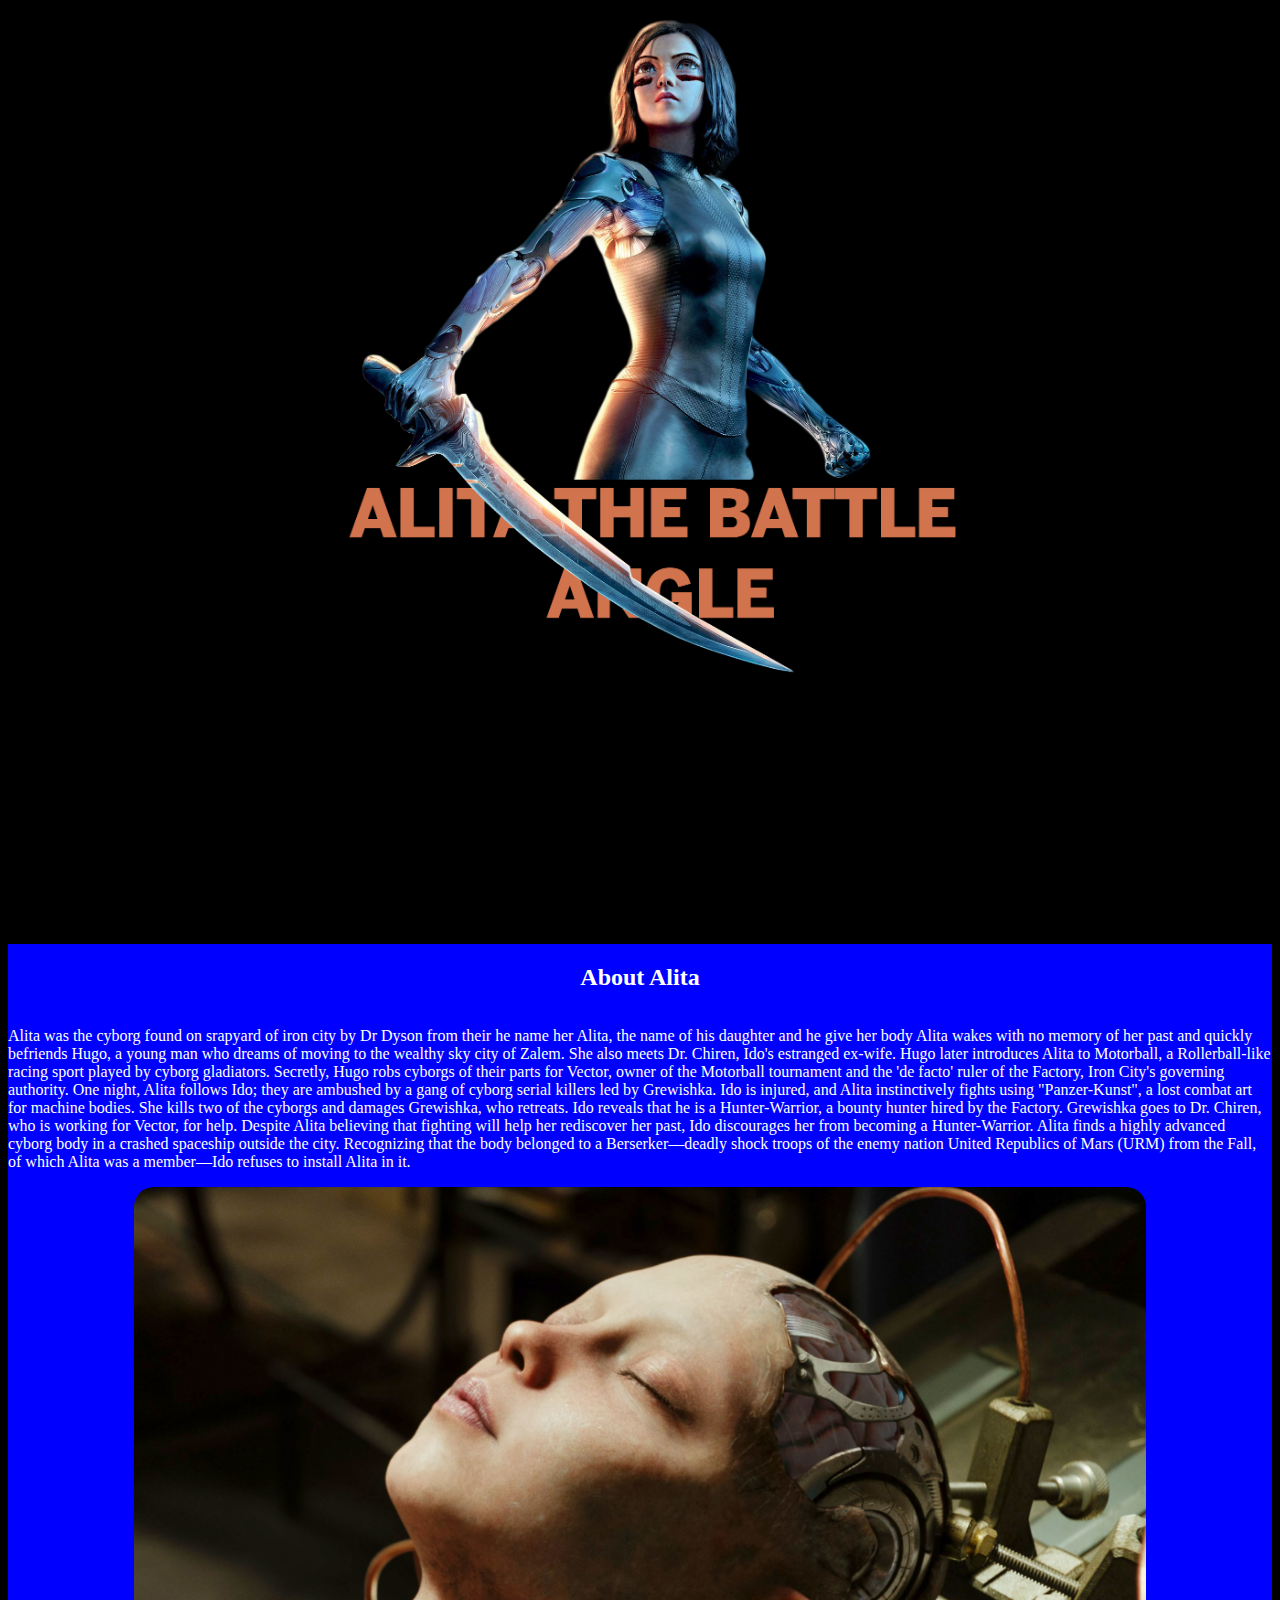
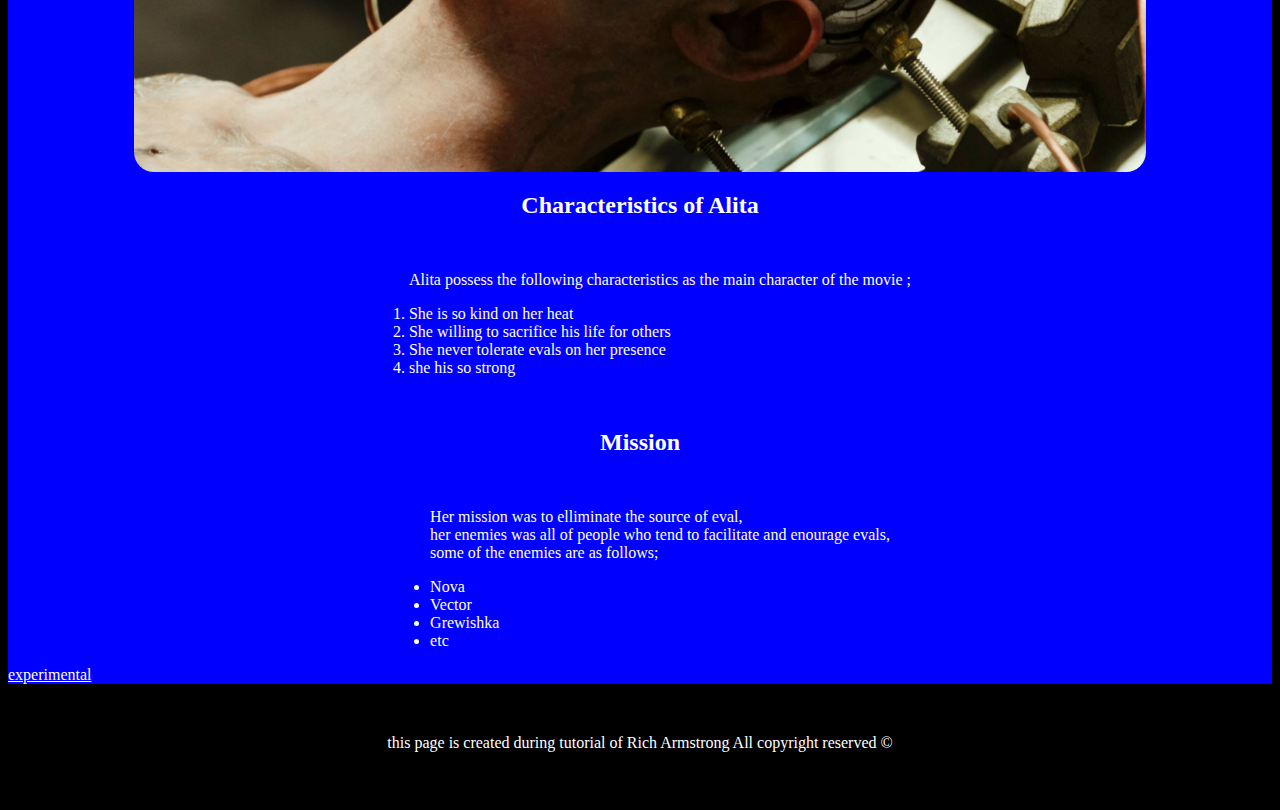
==== index.html @ c7406cc4 "add aditional files" ====
<!DOCTYPE html>
<!DOCTYPE html>
<html>
<head>
	<meta charset="utf-8">
	<meta name="viewport" content="width=device-width, initial-scale=1">
	<title>Alita battle angel</title>
	<link rel="stylesheet" href="style.css">
</head>
<body>
	<header>
		<img id="alita-profile-image" src="image/alita-full.png">
	</header>
	<main>
		<section id="about-alita">
			<h2>About Alita</h2>
			<p>Alita was the cyborg found on srapyard of iron city by Dr Dyson
			from their he name her Alita, the name of his daughter and 
			he give her body Alita wakes with no memory of her past and quickly
			befriends Hugo, a young man who dreams of moving to the wealthy 
			sky city of Zalem. She also meets Dr. Chiren, Ido's estranged ex-wife. 
			Hugo later introduces Alita to Motorball, a Rollerball-like racing sport 
			played by cyborg gladiators. Secretly, Hugo robs cyborgs of their parts for Vector,
			owner of the Motorball tournament and the 'de facto' ruler of the Factory, Iron City's 
			governing authority.

			One night, Alita follows Ido; they are ambushed by a gang of cyborg serial killers led by Grewishka. 
			Ido is injured, and Alita instinctively fights using "Panzer-Kunst", a lost combat art for machine bodies.
			She kills two of the cyborgs and damages Grewishka, who retreats. Ido reveals that he is a Hunter-Warrior,
			a bounty hunter hired by the Factory. Grewishka goes to Dr. Chiren, who is working for Vector, for help.
			Despite Alita believing that fighting will help her rediscover her past, 
			Ido discourages her from becoming a Hunter-Warrior. Alita finds a highly advanced cyborg body 
			in a crashed spaceship outside the city. Recognizing that the body belonged to a Berserker—deadly shock 
			troops of the enemy nation United Republics of Mars (URM) from the Fall, of which Alita was a member—Ido 
			refuses to install Alita in it. </p>
			<img id="Alita-at-begining" src="image/alita-brain.png">

		</section>
		<setion id="characteristics">
			<h2>Characteristics of Alita</h2>
			<ol><p>
				Alita possess the following characteristics as the main character of the movie
				;
				<li>She is so kind on her heat</li>
				<li>She willing to sacrifice his life for others</li>
				<li>She never tolerate evals on her presence</li>
				<li>she his so strong</li>

			</p>
			</ol>
		</setion>
		<section id="mission">
			<h2>Mission</h2>
			
			<ul>
				<p>Her mission was to elliminate the source of eval,<br> her enemies was all of
					people who tend to facilitate and enourage evals,<br> some of the enemies are as follows;
				</p>
				<li>Nova</li>
				<li>Vector</li>
				<li>Grewishka</li>
				<li>etc</li>
			</ul>
		</section>
		<a href="EXPERIMENTAL.html">experimental</a>

	</main>
	<footer>
		this page is created during tutorial of Rich Armstrong All copyright reserved &copy;
	</footer>
</body>
</html>
---- style.css ----
body{
    background-color: black;
}
*{
    color:white;
}
#alita-profile-image{
    width: 50%;
    height: 50%;
}
header, #about-alita , #characteristics, #mission{
    display: flex;
    flex-direction: column;
    align-items: center;
}
main{
    background-color: BLUE;
}
section #about-alita{
    color:black;
    background-color: white;
}
#Alita-at-begining{
    width: 80%;
    height:50%;
    border-radius:20px;
}
footer{
    display: flex;
    flex-direction: column;
    align-items: center;
    padding:50px;
    height:30px;
    height: 20%;
}
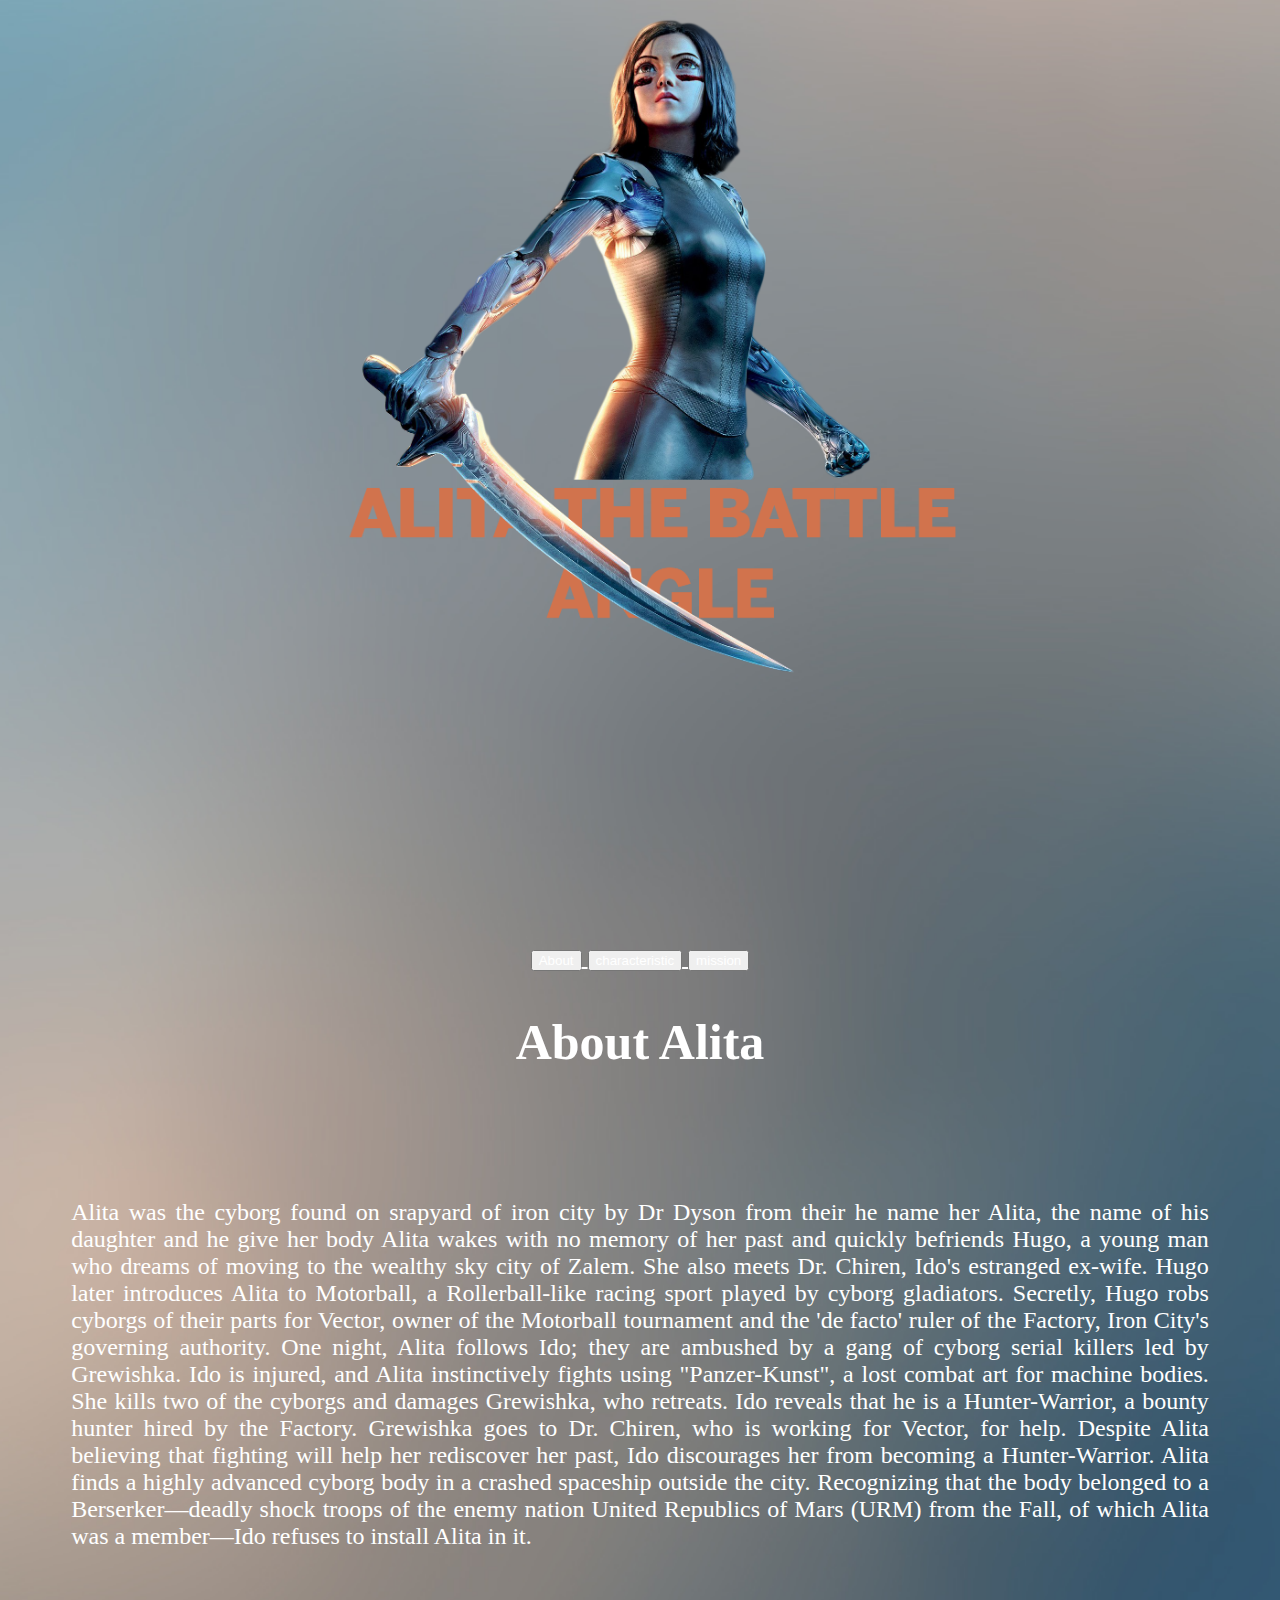
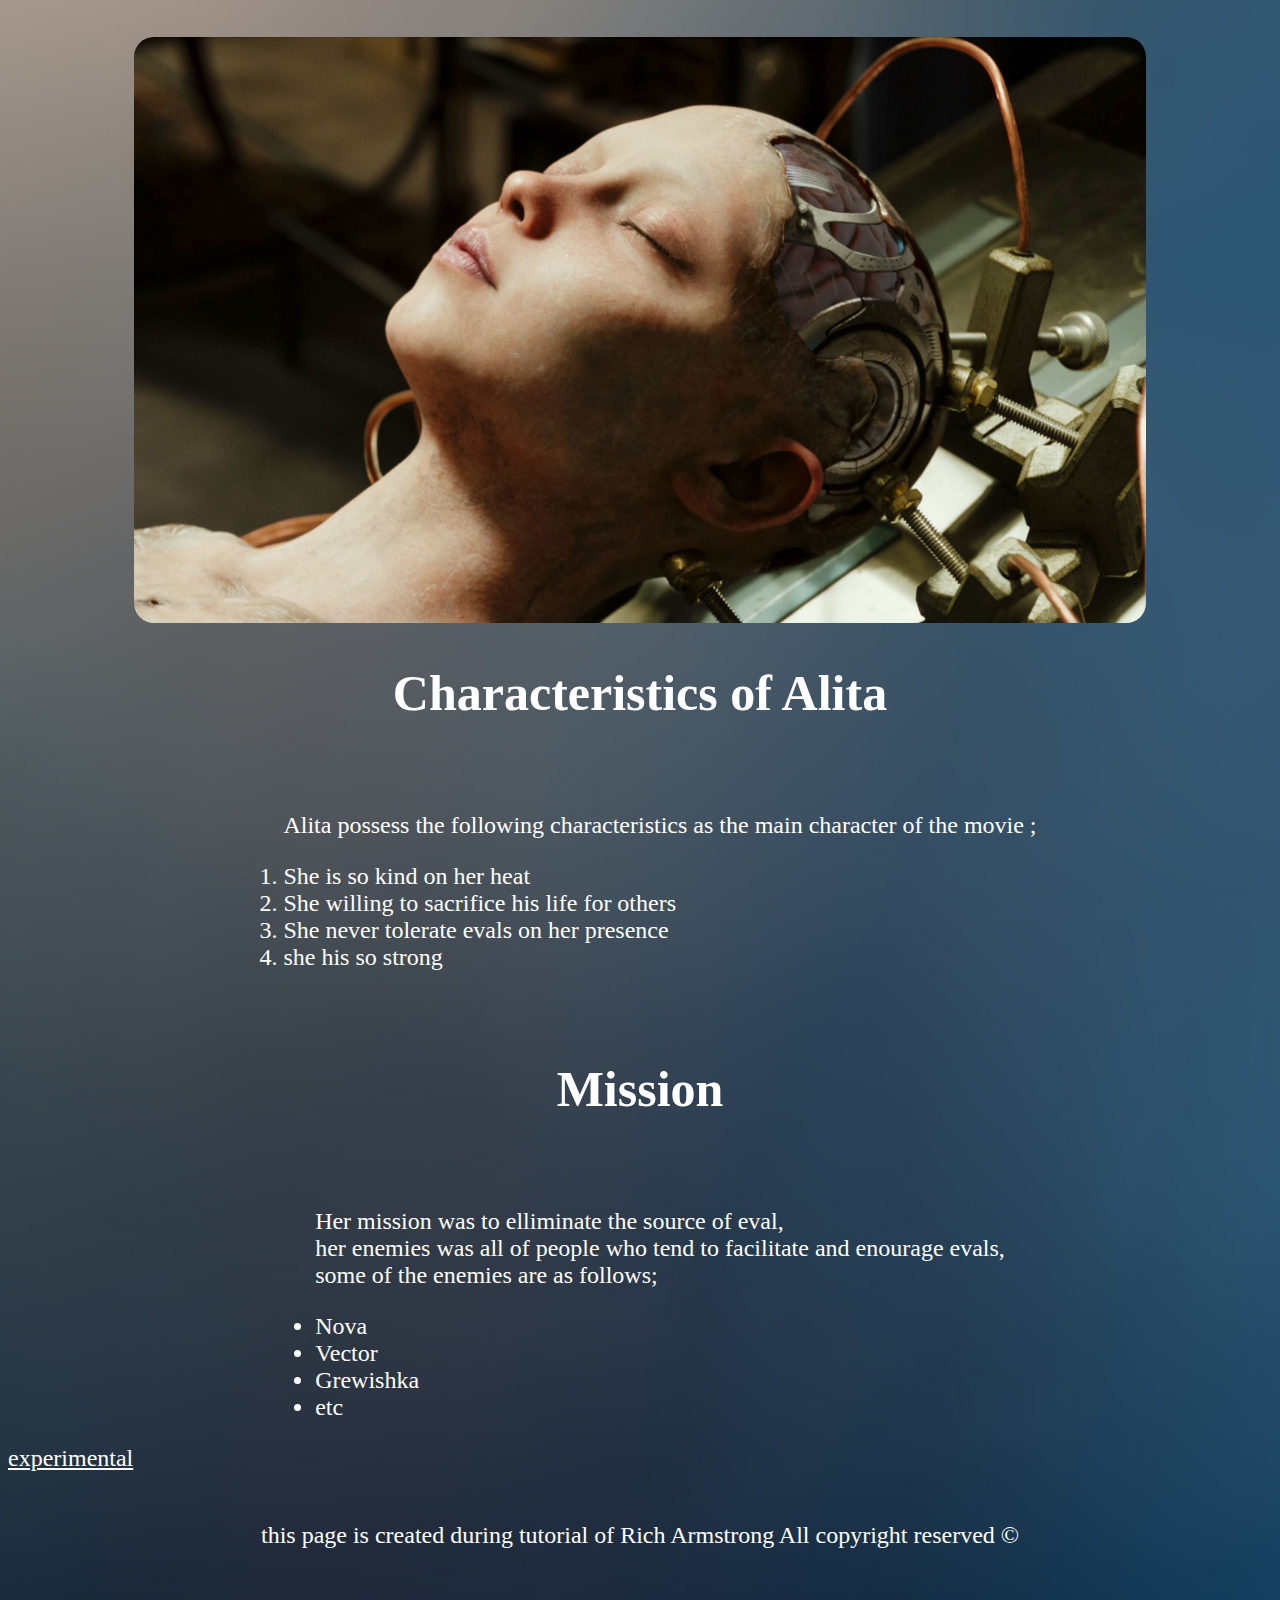
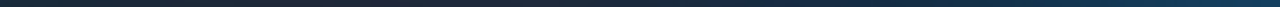
==== commit 77a787a0: "add button" ====
--- a/index.html
+++ b/index.html
@@ -10,6 +10,17 @@
 <body>
 	<header>
 		<img id="alita-profile-image" src="image/alita-full.png">
+		<div id="buttons">
+			<a href="#about-alita">
+			<input type="button" class="about-button" value="About" onclick=>
+			</a>
+			<a href="#characteristics">
+			<input type="button" class="characteristics-button" value="characteristic">
+			</a>
+			<a href="#mission">
+			<input type="button" class="mission-button" value="mission">
+			</a>
+		</div>
 	</header>
 	<main>
 		<section id="about-alita">
--- a/style.css
+++ b/style.css
@@ -1,5 +1,11 @@
 body{
     background-color: black;
+    background-image: url(/bakground.jpg);
+    background-repeat: no-repeat;
+    height: 100%;
+    background-size: cover;
+    background-position: center;
+    font-size: 24px;
 }
 *{
     color:white;
@@ -13,9 +19,7 @@
     flex-direction: column;
     align-items: center;
 }
-main{
-    background-color: BLUE;
-}
+
 section #about-alita{
     color:black;
     background-color: white;
@@ -32,4 +36,13 @@
     padding:50px;
     height:30px;
     height: 20%;
+}
+#about-alita p{
+    padding: 5%;
+    text-align: justify;
+}
+main{
+}
+h2{
+    font-size: 50px;
 }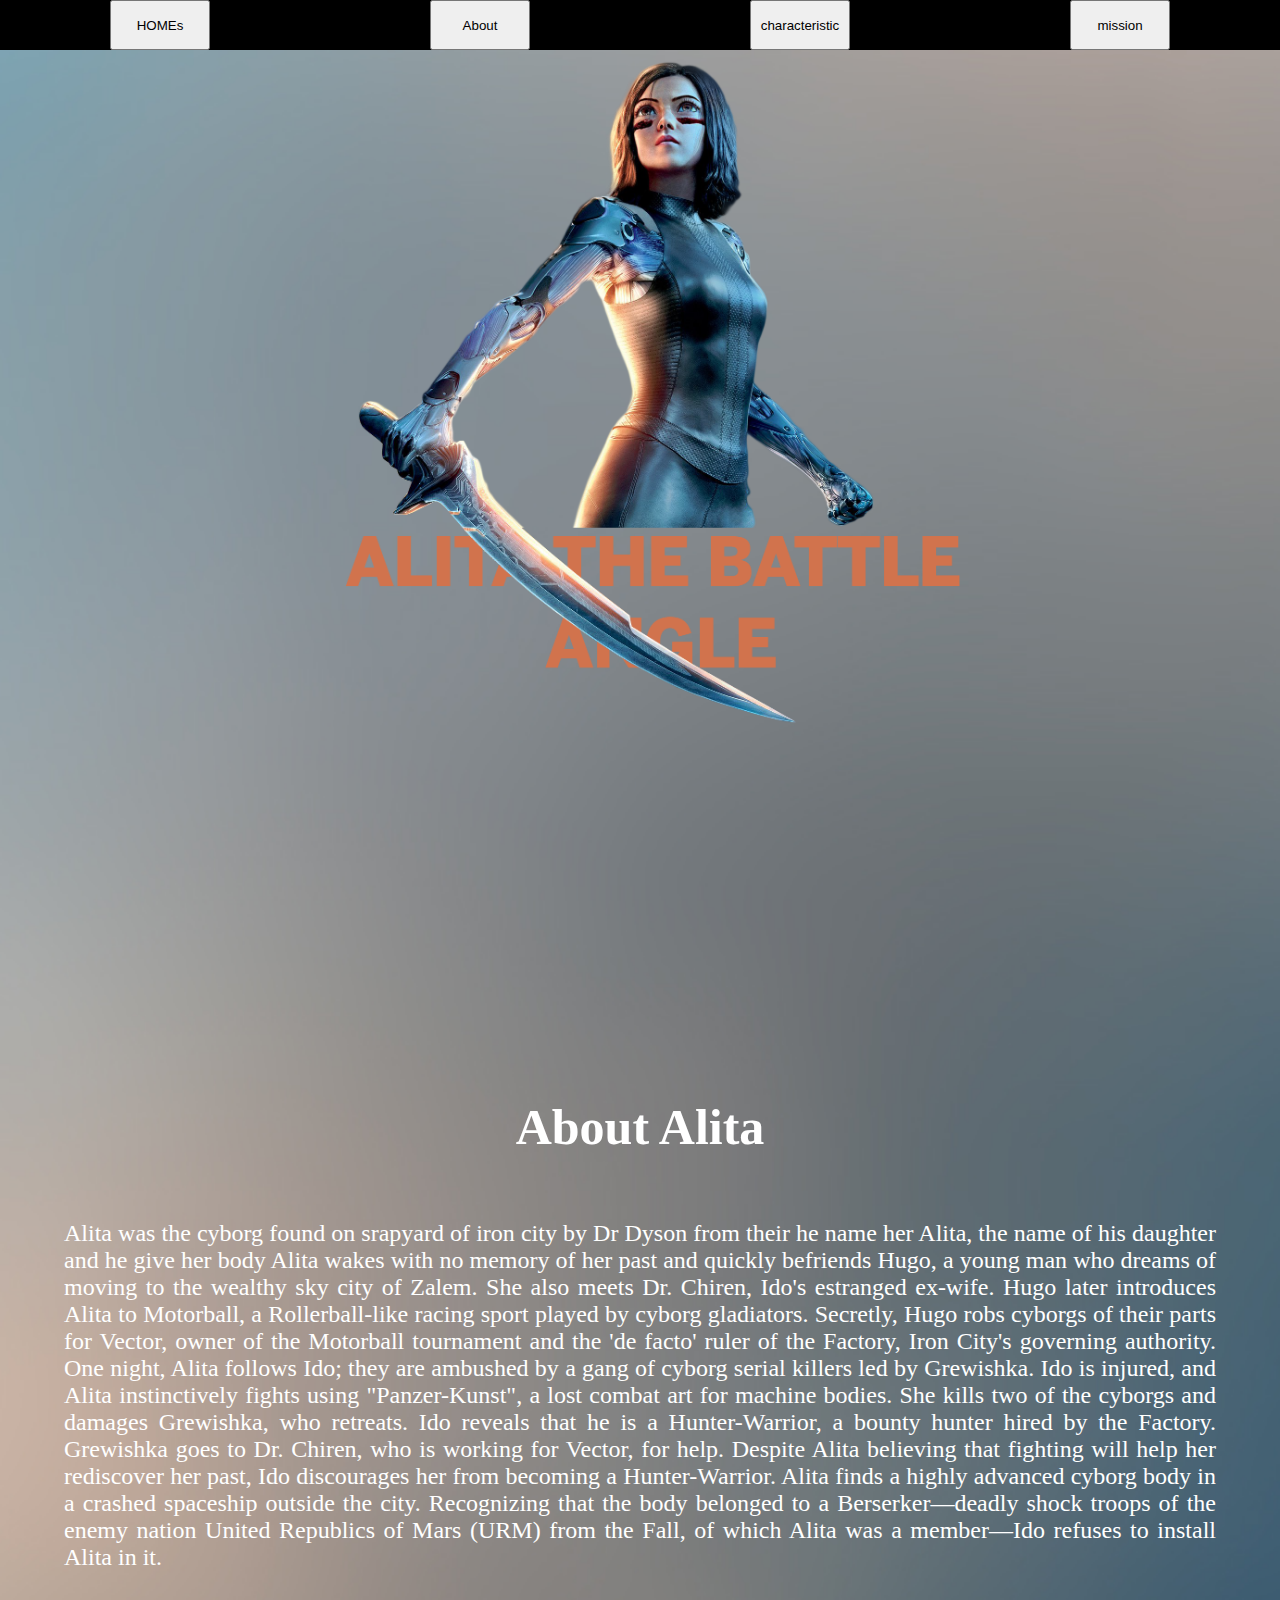
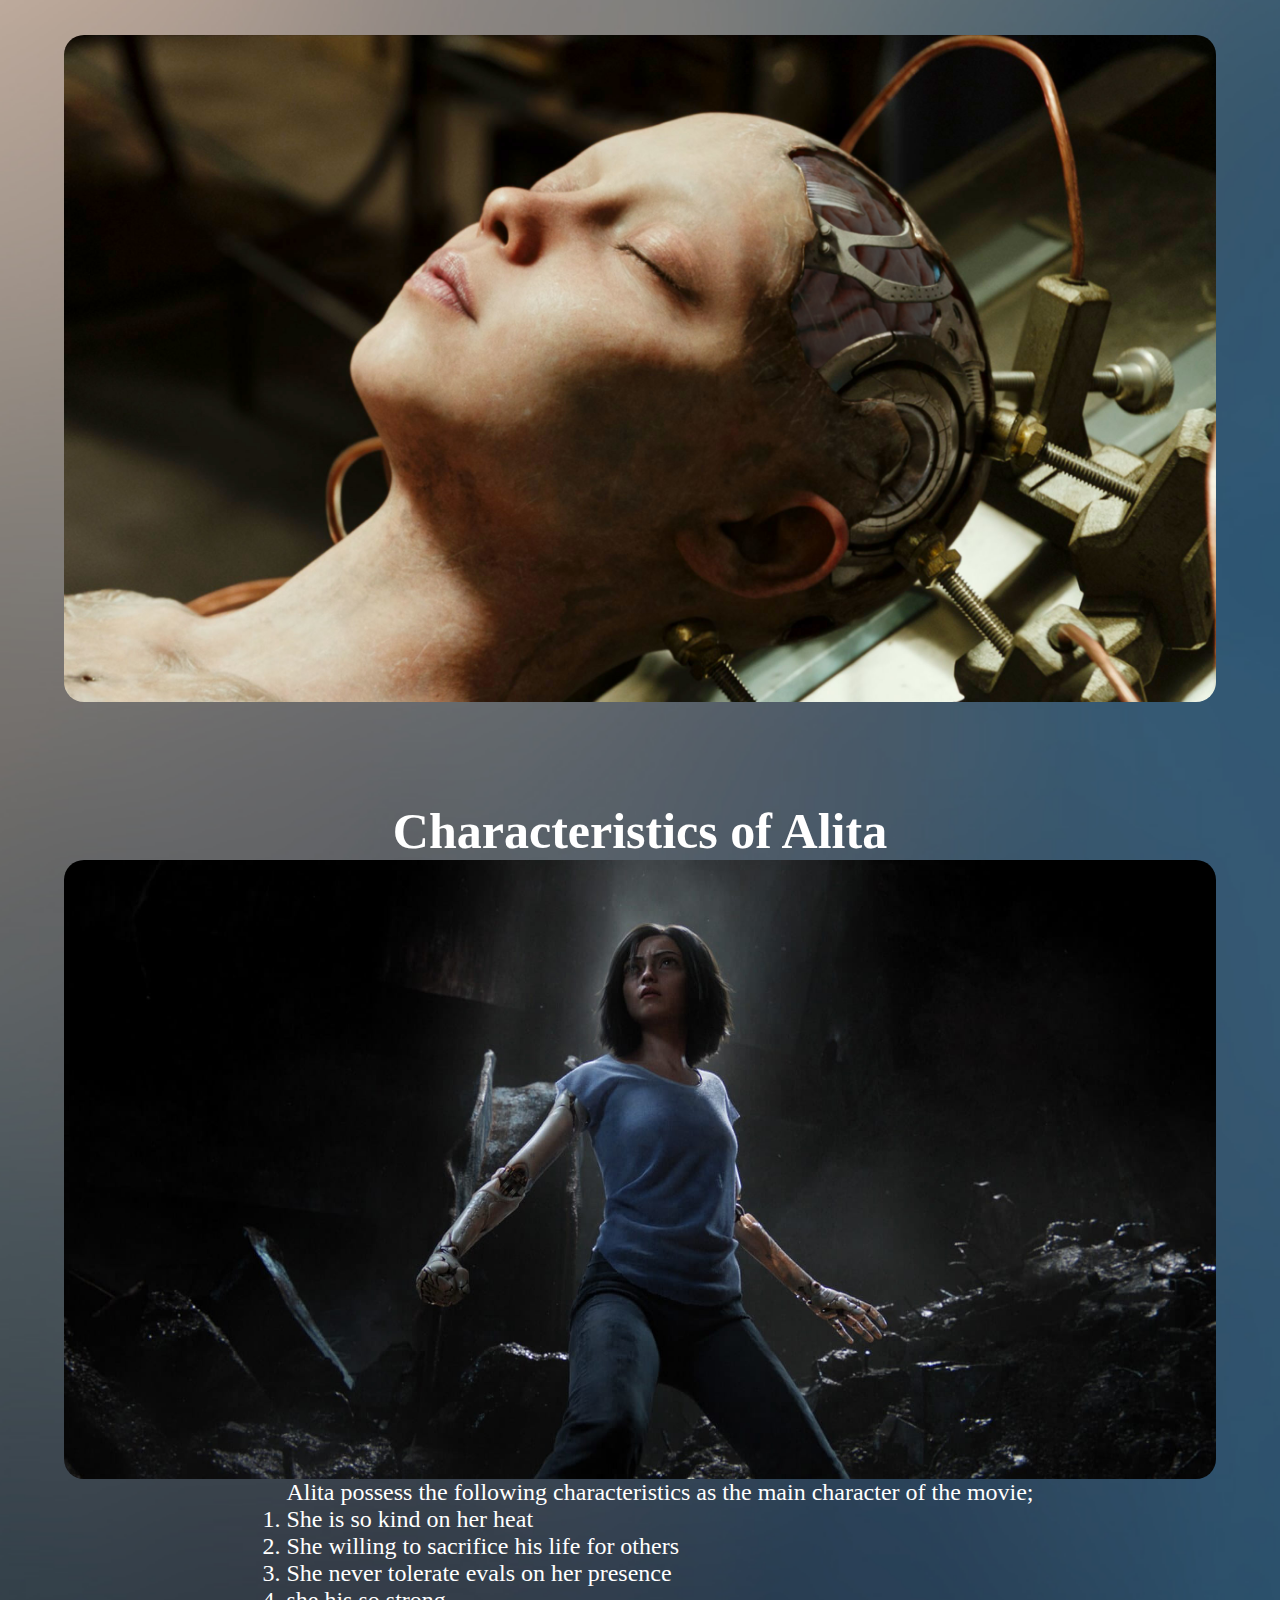
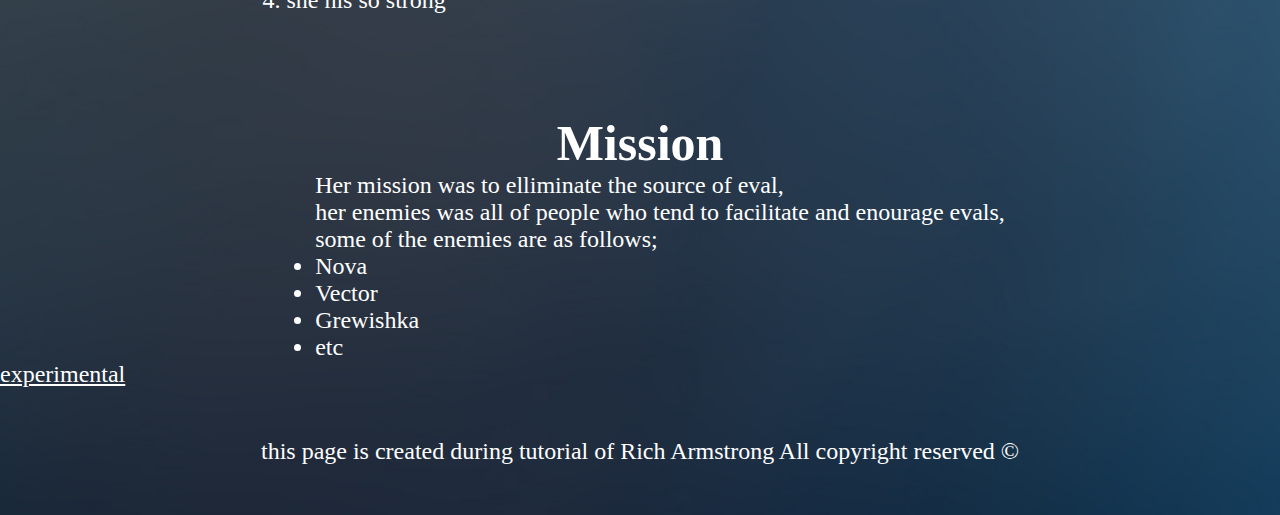
==== commit dcd39ce6: "add image" ====
--- a/index.html
+++ b/index.html
@@ -9,8 +9,13 @@
 </head>
 <body>
 	<header>
-		<img id="alita-profile-image" src="image/alita-full.png">
+		
 		<div id="buttons">
+			<div>
+				<a>
+					<input type="button" value="HOMEs">
+				</a>
+			</div>
 			<a href="#about-alita">
 			<input type="button" class="about-button" value="About" onclick=>
 			</a>
@@ -21,6 +26,8 @@
 			<input type="button" class="mission-button" value="mission">
 			</a>
 		</div>
+		<img id="alita-profile-image" src="image/alita-full.png">
+		
 	</header>
 	<main>
 		<section id="about-alita">
@@ -49,9 +56,9 @@
 		</section>
 		<setion id="characteristics">
 			<h2>Characteristics of Alita</h2>
+			<img id ="alita-brave" src="/image_c0d026f9.jpeg">
 			<ol><p>
-				Alita possess the following characteristics as the main character of the movie
-				;
+				Alita possess the following characteristics as the main character of the movie;
 				<li>She is so kind on her heat</li>
 				<li>She willing to sacrifice his life for others</li>
 				<li>She never tolerate evals on her presence</li>
--- a/style.css
+++ b/style.css
@@ -9,6 +9,10 @@
 }
 *{
     color:white;
+    margin: 0px;
+}
+html{
+    scroll-behavior:smooth;
 }
 #alita-profile-image{
     width: 50%;
@@ -24,8 +28,8 @@
     color:black;
     background-color: white;
 }
-#Alita-at-begining{
-    width: 80%;
+#Alita-at-begining, #alita-brave{
+    width: 90%;
     height:50%;
     border-radius:20px;
 }
@@ -45,4 +49,22 @@
 }
 h2{
     font-size: 50px;
+}
+h2{
+    margin-top: 100px;
+}
+#buttons{
+    color: black;
+    width: 100%;
+    height: 500px;
+    display: flex;
+    flex-direction: row;
+    justify-content:space-around;
+    height: 40%;
+    background-color: black;
+}
+input{
+    color: black;
+    height: 50px;
+    width: 100px;
 }